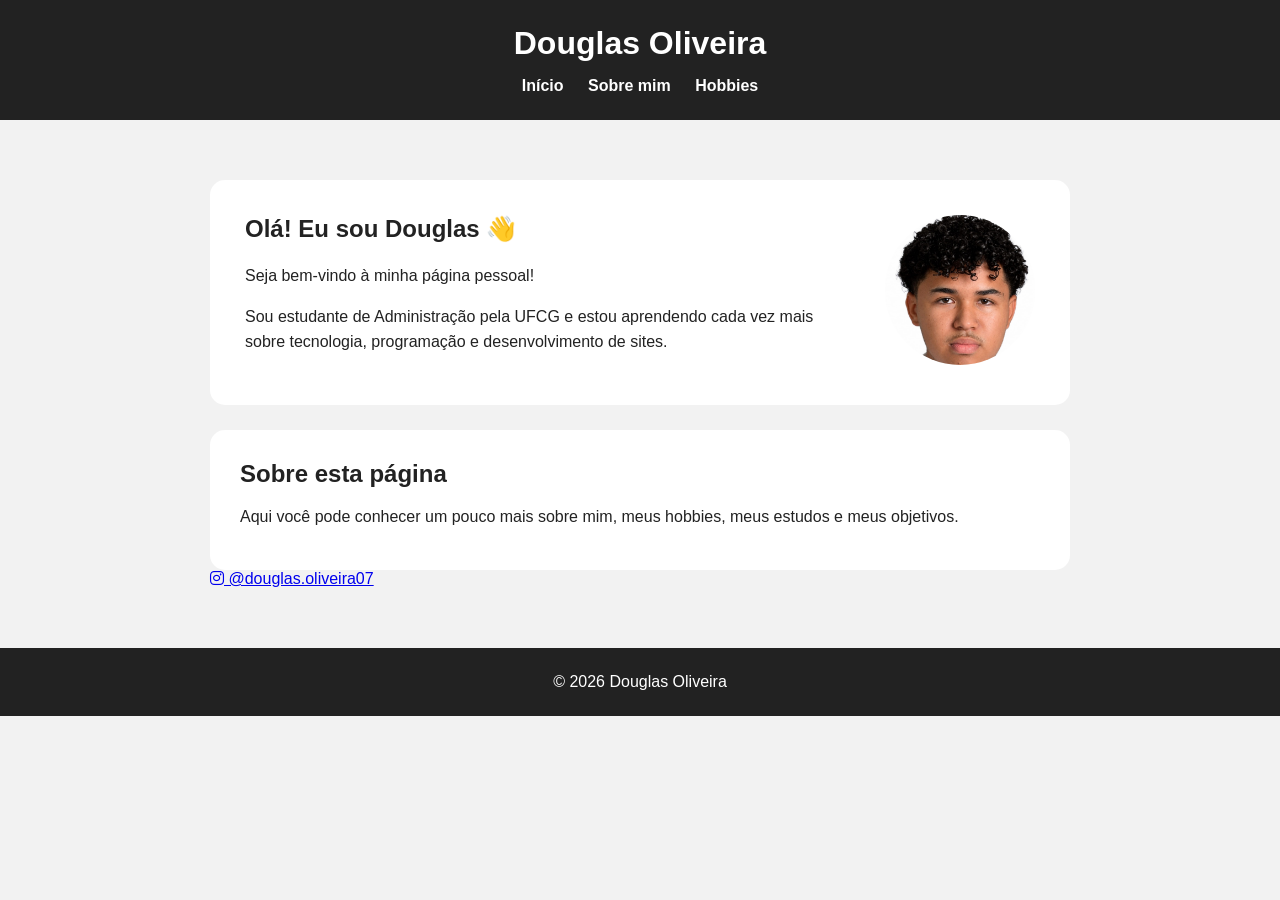
==== index.html @ 5b16901c "index.html" ====
<!DOCTYPE html>
<html lang="pt-BR">

<head>
    <meta charset="UTF-8">
    <meta name="viewport" content="width=device-width, initial-scale=1.0">

    <title>Douglas Oliveira</title>

    <link rel="stylesheet" href="estilo.css">

    <!-- Ícones -->
    <link rel="stylesheet" href="https://cdnjs.cloudflare.com/ajax/libs/font-awesome/6.5.2/css/all.min.css">
</head>

<body>

    <header>
        <h1>Douglas Oliveira</h1>

        <nav>
            <a href="index.html">Início</a>
            <a href="sobre.html">Sobre mim</a>
            <a href="hobbies.html">Hobbies</a>
        </nav>
    </header>


    <main>

        <!-- Apresentação -->
        <section class="inicio">

            <div class="texto">

                <h2>Olá! Eu sou Douglas 👋</h2>

                <p>
                    Seja bem-vindo à minha página pessoal!
                </p>

                <p>
                    Sou estudante de Administração pela UFCG
                    e estou aprendendo cada vez mais sobre tecnologia,
                    programação e desenvolvimento de sites.
                </p>

            </div>


            <div class="foto">

                <img src="imagens/douglas.jpg"
                     alt="Foto de Douglas Oliveira">

            </div>

        </section>


        <!-- Sobre a página -->
        <section class="card">

            <h2>Sobre esta página</h2>

            <p>
                Aqui você pode conhecer um pouco mais sobre mim,
                meus hobbies, meus estudos e meus objetivos.
            </p>

        </section>


        <!-- Instagram -->
        <section class="instagram">

            <a href="https://www.instagram.com/douglas.oliveira07/"
               target="_blank">

                <i class="fa-brands fa-instagram"></i>
                @douglas.oliveira07

            </a>

        </section>

    </main>


    <footer>

        <p>© 2026 Douglas Oliveira</p>

    </footer>

</body>

</html>
---- estilo.css ----
* {
    margin: 0;
    padding: 0;
    box-sizing: border-box;
}

body {
    font-family: Arial, sans-serif;
    background-color: #f2f2f2;
    color: #222;
}

header {
    background-color: #222;
    color: white;
    padding: 25px;
    text-align: center;
}

header h1 {
    margin-bottom: 15px;
}

nav a {
    color: white;
    text-decoration: none;
    margin: 0 10px;
    font-weight: bold;
}

nav a:hover {
    text-decoration: underline;
}

main {
    max-width: 900px;
    margin: 40px auto;
    padding: 20px;
}

.inicio {
    background-color: white;
    padding: 35px;
    border-radius: 15px;
    display: flex;
    align-items: center;
    justify-content: space-between;
    gap: 30px;
}

.texto {
    flex: 1;
}

.texto h2 {
    margin-bottom: 20px;
}

.texto p {
    margin-bottom: 15px;
    line-height: 1.6;
}

.foto img {
    width: 150px;
    height: 150px;
    object-fit: cover;
    border-radius: 50%;
}

.card {
    background-color: white;
    padding: 30px;
    margin-top: 25px;
    border-radius: 15px;
}

.card h2 {
    margin-bottom: 15px;
}

.card p {
    line-height: 1.7;
    margin-bottom: 10px;
}

.card ul {
    padding-left: 25px;
    line-height: 2;
}

footer {
    text-align: center;
    padding: 25px;
    margin-top: 30px;
    background-color: #222;
    color: white;
}

@media (max-width: 600px) {

    .inicio {
        flex-direction: column-reverse;
        text-align: center;
    }

    .foto img {
        width: 180px;
        height: 180px;
    }

    nav a {
        display: inline-block;
        margin: 5px;
    }
}
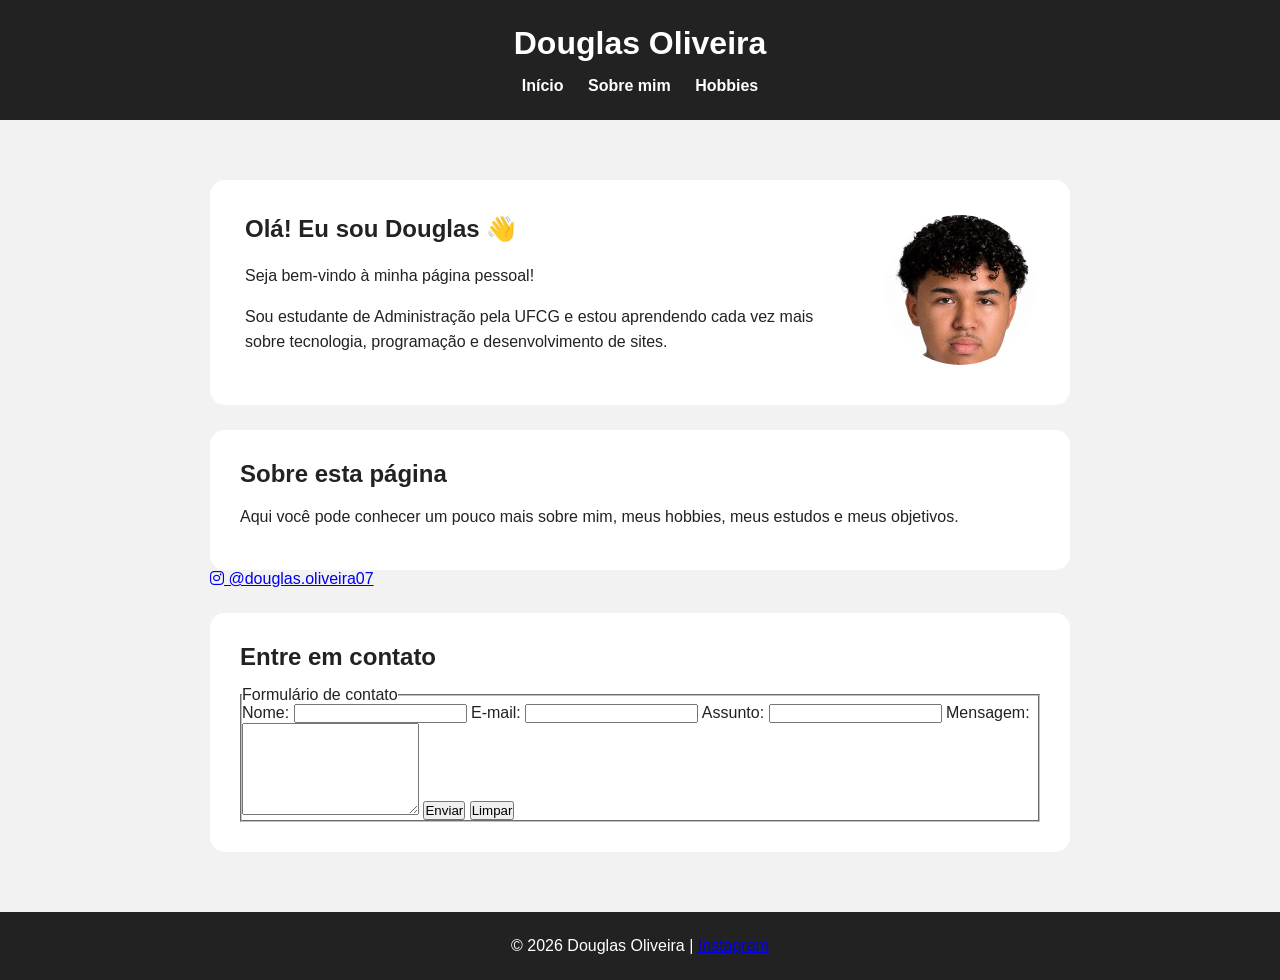
==== commit c9846e75: "Add files via upload" ====
--- a/index.html
+++ b/index.html
@@ -9,8 +9,9 @@
 
     <link rel="stylesheet" href="estilo.css">
 
-    <!-- Ícones -->
-    <link rel="stylesheet" href="https://cdnjs.cloudflare.com/ajax/libs/font-awesome/6.5.2/css/all.min.css">
+    <!-- Ícones do Instagram -->
+    <link rel="stylesheet"
+        href="https://cdnjs.cloudflare.com/ajax/libs/font-awesome/6.5.2/css/all.min.css">
 </head>
 
 <body>
@@ -47,11 +48,10 @@
 
             </div>
 
-
             <div class="foto">
 
                 <img src="imagens/douglas.jpg"
-                     alt="Foto de Douglas Oliveira">
+                    alt="Foto de Douglas Oliveira">
 
             </div>
 
@@ -75,7 +75,7 @@
         <section class="instagram">
 
             <a href="https://www.instagram.com/douglas.oliveira07/"
-               target="_blank">
+                target="_blank">
 
                 <i class="fa-brands fa-instagram"></i>
                 @douglas.oliveira07
@@ -84,15 +84,60 @@
 
         </section>
 
+
+        <!-- Formulário de contato -->
+        <section class="card">
+
+            <h2>Entre em contato</h2>
+
+            <form>
+
+                <fieldset>
+
+                    <legend>Formulário de contato</legend>
+
+                    <label for="nome">Nome:</label>
+                    <input type="text" id="nome" name="nome" required>
+
+
+                    <label for="email">E-mail:</label>
+                    <input type="email" id="email" name="email" required>
+
+
+                    <label for="assunto">Assunto:</label>
+                    <input type="text" id="assunto" name="assunto" required>
+
+
+                    <label for="mensagem">Mensagem:</label>
+                    <textarea id="mensagem" name="mensagem"
+                        rows="6" required></textarea>
+
+
+                    <button type="submit">Enviar</button>
+
+                    <button type="reset">Limpar</button>
+
+                </fieldset>
+
+            </form>
+
+        </section>
+
     </main>
 
 
     <footer>
 
-        <p>© 2026 Douglas Oliveira</p>
+        <p>
+            © 2026 Douglas Oliveira |
+            <a href="https://www.instagram.com/douglas.oliveira07/"
+                target="_blank">
+                Instagram
+            </a>
+        </p>
 
     </footer>
 
 </body>
 
-</html>
+</html>
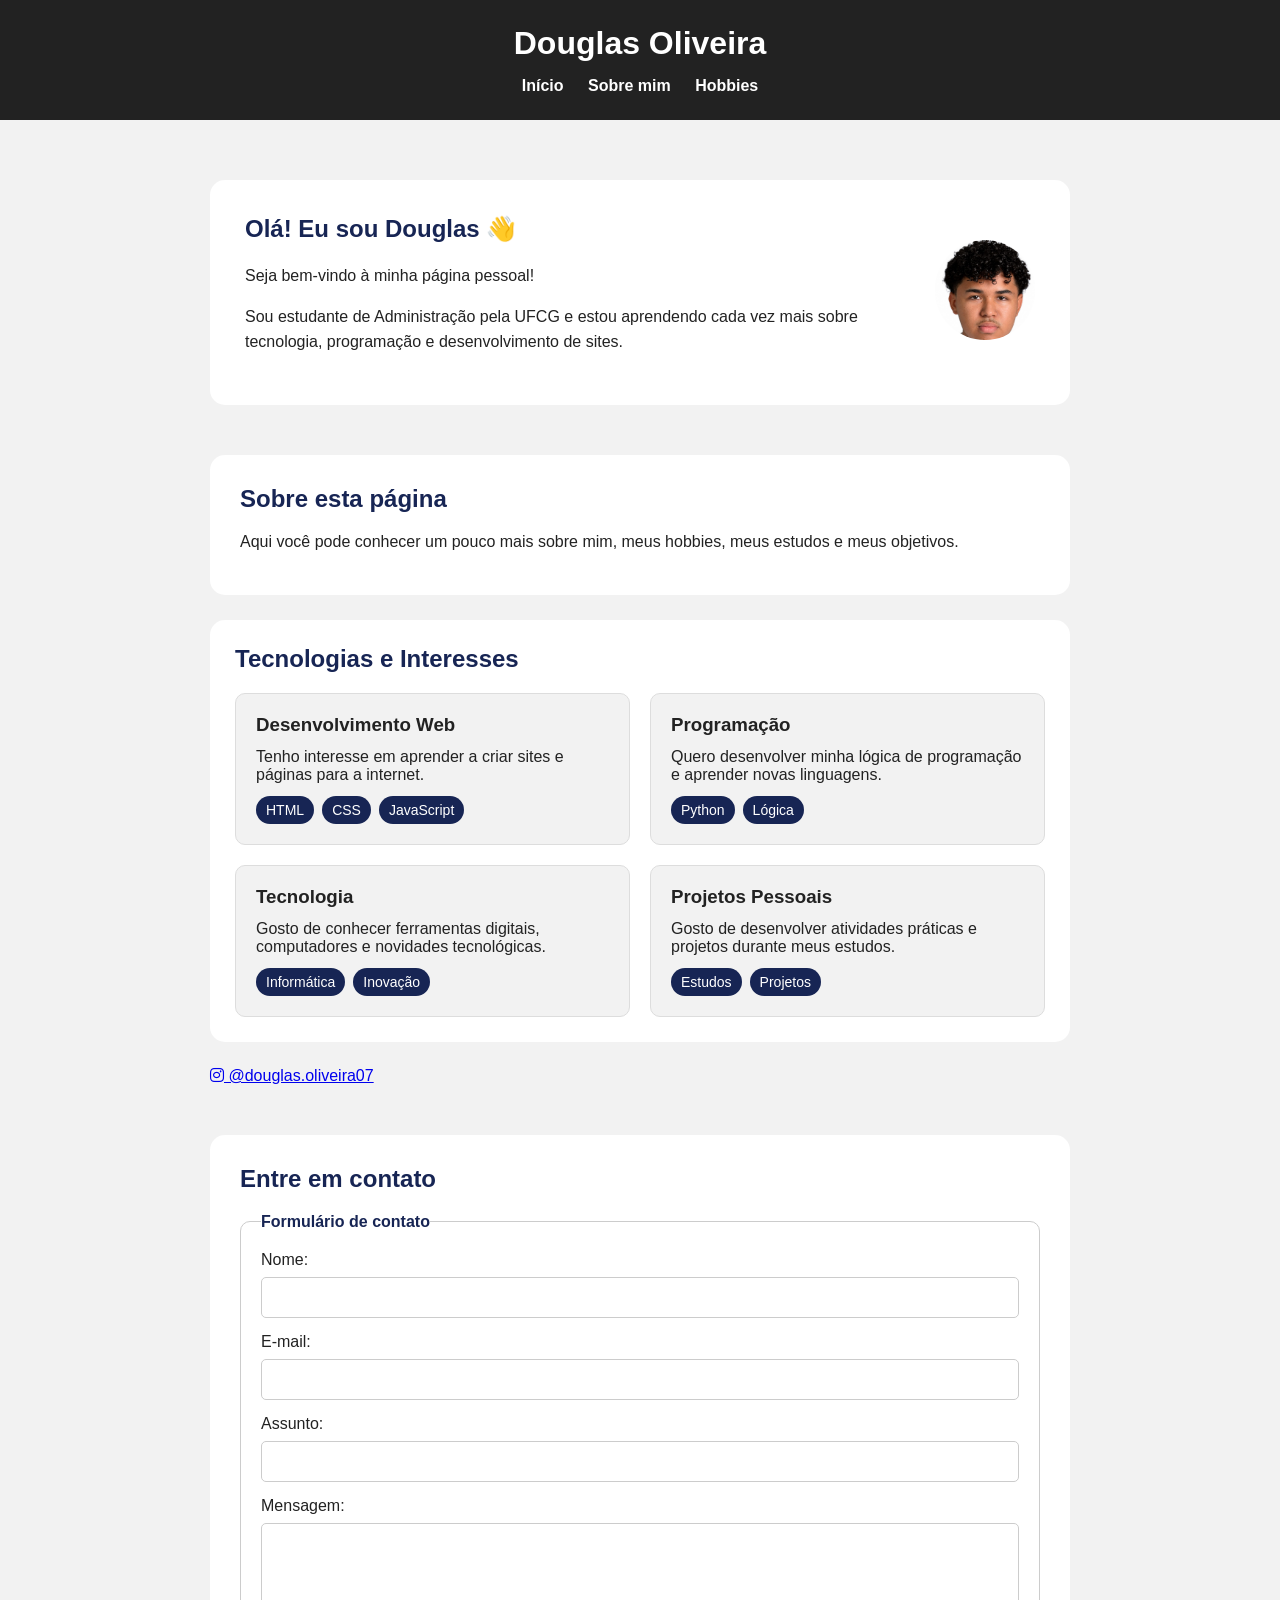
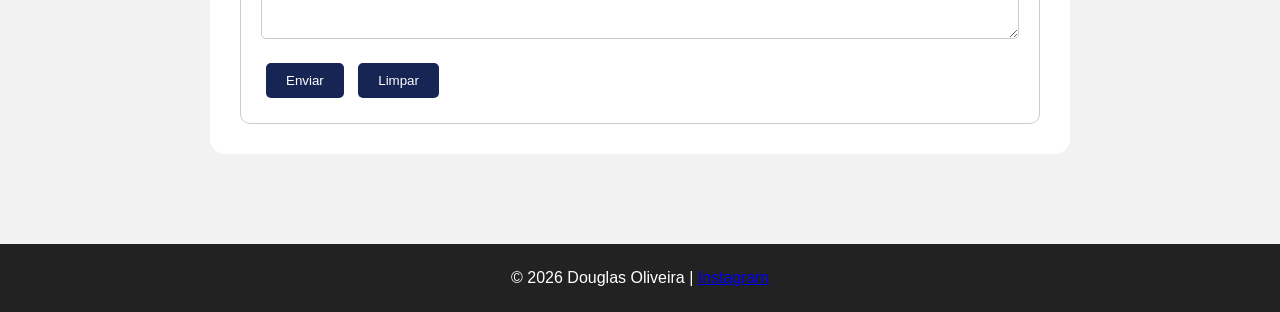
==== commit 75e83017: "index.html" ====
--- a/index.html
+++ b/index.html
@@ -7,7 +7,7 @@
 
     <title>Douglas Oliveira</title>
 
-    <link rel="stylesheet" href="estilo.css">
+    <link rel="stylesheet" href="style.css">
 
     <!-- Ícones do Instagram -->
     <link rel="stylesheet"
@@ -70,7 +70,57 @@
 
         </section>
 
+  <!-- Tecnologias e interesses -->
+        
+<section class="tecnologias">
 
+    <h2>Tecnologias e Interesses</h2>
+
+    <div class="cards">
+
+        <article class="card-tecnologia">
+            <h3>Desenvolvimento Web</h3>
+            <p>Tenho interesse em aprender a criar sites e páginas para a internet.</p>
+            <div class="tags">
+                <span>HTML</span>
+                <span>CSS</span>
+                <span>JavaScript</span>
+            </div>
+        </article>
+
+        <article class="card-tecnologia">
+            <h3>Programação</h3>
+            <p>Quero desenvolver minha lógica de programação e aprender novas linguagens.</p>
+            <div class="tags">
+                <span>Python</span>
+                <span>Lógica</span>
+            </div>
+        </article>
+
+        <article class="card-tecnologia">
+            <h3>Tecnologia</h3>
+            <p>Gosto de conhecer ferramentas digitais, computadores e novidades tecnológicas.</p>
+            <div class="tags">
+                <span>Informática</span>
+                <span>Inovação</span>
+            </div>
+        </article>
+
+        <article class="card-tecnologia">
+            <h3>Projetos Pessoais</h3>
+            <p>Gosto de desenvolver atividades práticas e projetos durante meus estudos.</p>
+            <div class="tags">
+                <span>Estudos</span>
+                <span>Projetos</span>
+            </div>
+        </article>
+
+    </div>
+
+</section>
+
+
+      
         <!-- Instagram -->
         <section class="instagram">
 
@@ -140,4 +190,4 @@
 
 </body>
 
-</html>+</html>
--- a/style.css
+++ b/style.css
@@ -0,0 +1,226 @@
+* {
+    margin: 0;
+    padding: 0;
+    box-sizing: border-box;
+}
+
+body {
+    font-family: Arial, sans-serif;
+    background-color: #f2f2f2;
+    color: #222;
+}
+
+header {
+    background-color: #222;
+    color: white;
+    padding: 25px;
+    text-align: center;
+}
+
+header h1 {
+    margin-bottom: 15px;
+}
+
+nav a {
+    color: white;
+    text-decoration: none;
+    margin: 0 10px;
+    font-weight: bold;
+}
+
+nav a:hover {
+    text-decoration: underline;
+}
+
+main {
+    max-width: 900px;
+    margin: 40px auto;
+    padding: 20px;
+}
+
+.inicio {
+    background-color: white;
+    padding: 35px;
+    border-radius: 15px;
+    display: flex;
+    align-items: center;
+    justify-content: space-between;
+    gap: 30px;
+}
+
+.texto {
+    flex: 1;
+}
+
+.texto h2 {
+    margin-bottom: 20px;
+}
+
+.texto p {
+    margin-bottom: 15px;
+    line-height: 1.6;
+}
+
+.foto img {
+    width: 100px;
+    height: 100px;
+    object-fit: cover;
+    border-radius: 50%;
+}
+
+.card {
+    background-color: white;
+    padding: 30px;
+    margin-top: 25px;
+    border-radius: 15px;
+}
+
+.card h2 {
+    margin-bottom: 15px;
+}
+
+.card p {
+    line-height: 1.7;
+    margin-bottom: 10px;
+}
+
+.card ul {
+    padding-left: 25px;
+    line-height: 2;
+}
+
+footer {
+    text-align: center;
+    padding: 25px;
+    margin-top: 30px;
+    background-color: #222;
+    color: white;
+}
+
+@media (max-width: 600px) {
+
+    .inicio {
+        flex-direction: column-reverse;
+        text-align: center;
+    }
+
+    .foto img {
+        width: 100px;
+        height: 100x;
+    }
+
+    nav a {
+        display: inline-block;
+        margin: 5px;
+    }
+}
+h1 {
+    font-size: 32px;
+    color: white;
+}
+
+h2 {
+    font-size: 24px;
+    color: #172554;
+}
+
+input,
+textarea {
+    width: 100%;
+    padding: 12px;
+    margin: 8px 0 15px;
+    border: 1px solid #ccc;
+    border-radius: 5px;
+    font-family: Arial, sans-serif;
+}
+
+fieldset {
+    border: 1px solid #ccc;
+    border-radius: 10px;
+    padding: 20px;
+    margin-top: 20px;
+}
+
+legend {
+    font-weight: bold;
+    color: #172554;
+}
+
+button {
+    padding: 10px 20px;
+    border: none;
+    border-radius: 5px;
+    background-color: #172554;
+    color: white;
+    cursor: pointer;
+    margin: 5px;
+}
+
+button:hover {
+    background-color: #334b8c;
+}
+
+/* Grid da estrutura geral */
+body {
+    display: grid;
+    grid-template-rows: auto 1fr auto;
+    min-height: 100vh;
+}
+
+main {
+    display: grid;
+    gap: 25px;
+}
+
+/* Seção de tecnologias */
+.tecnologias {
+    grid-column: 1 / -1;
+    background-color: #ffffff;
+    padding: 25px;
+    border-radius: 15px;
+}
+
+.tecnologias h2 {
+    margin-bottom: 20px;
+}
+
+/* Grid dos cartões */
+.cards {
+    display: grid;
+    grid-template-columns: repeat(2, 1fr);
+    gap: 20px;
+}
+
+/* Flexbox dentro dos cartões */
+.card-tecnologia {
+    display: flex;
+    flex-direction: column;
+    justify-content: space-between;
+    gap: 12px;
+    background-color: #f2f2f2;
+    padding: 20px;
+    border-radius: 10px;
+    border: 1px solid #ddd;
+}
+
+/* Tags */
+.tags {
+    display: flex;
+    flex-wrap: wrap;
+    gap: 8px;
+}
+
+.tags span {
+    background-color: #172554;
+    color: white;
+    padding: 6px 10px;
+    border-radius: 15px;
+    font-size: 14px;
+}
+
+/* Cartões em telas pequenas */
+@media (max-width: 600px) {
+    .cards {
+        grid-template-columns: 1fr;
+    }
+}
